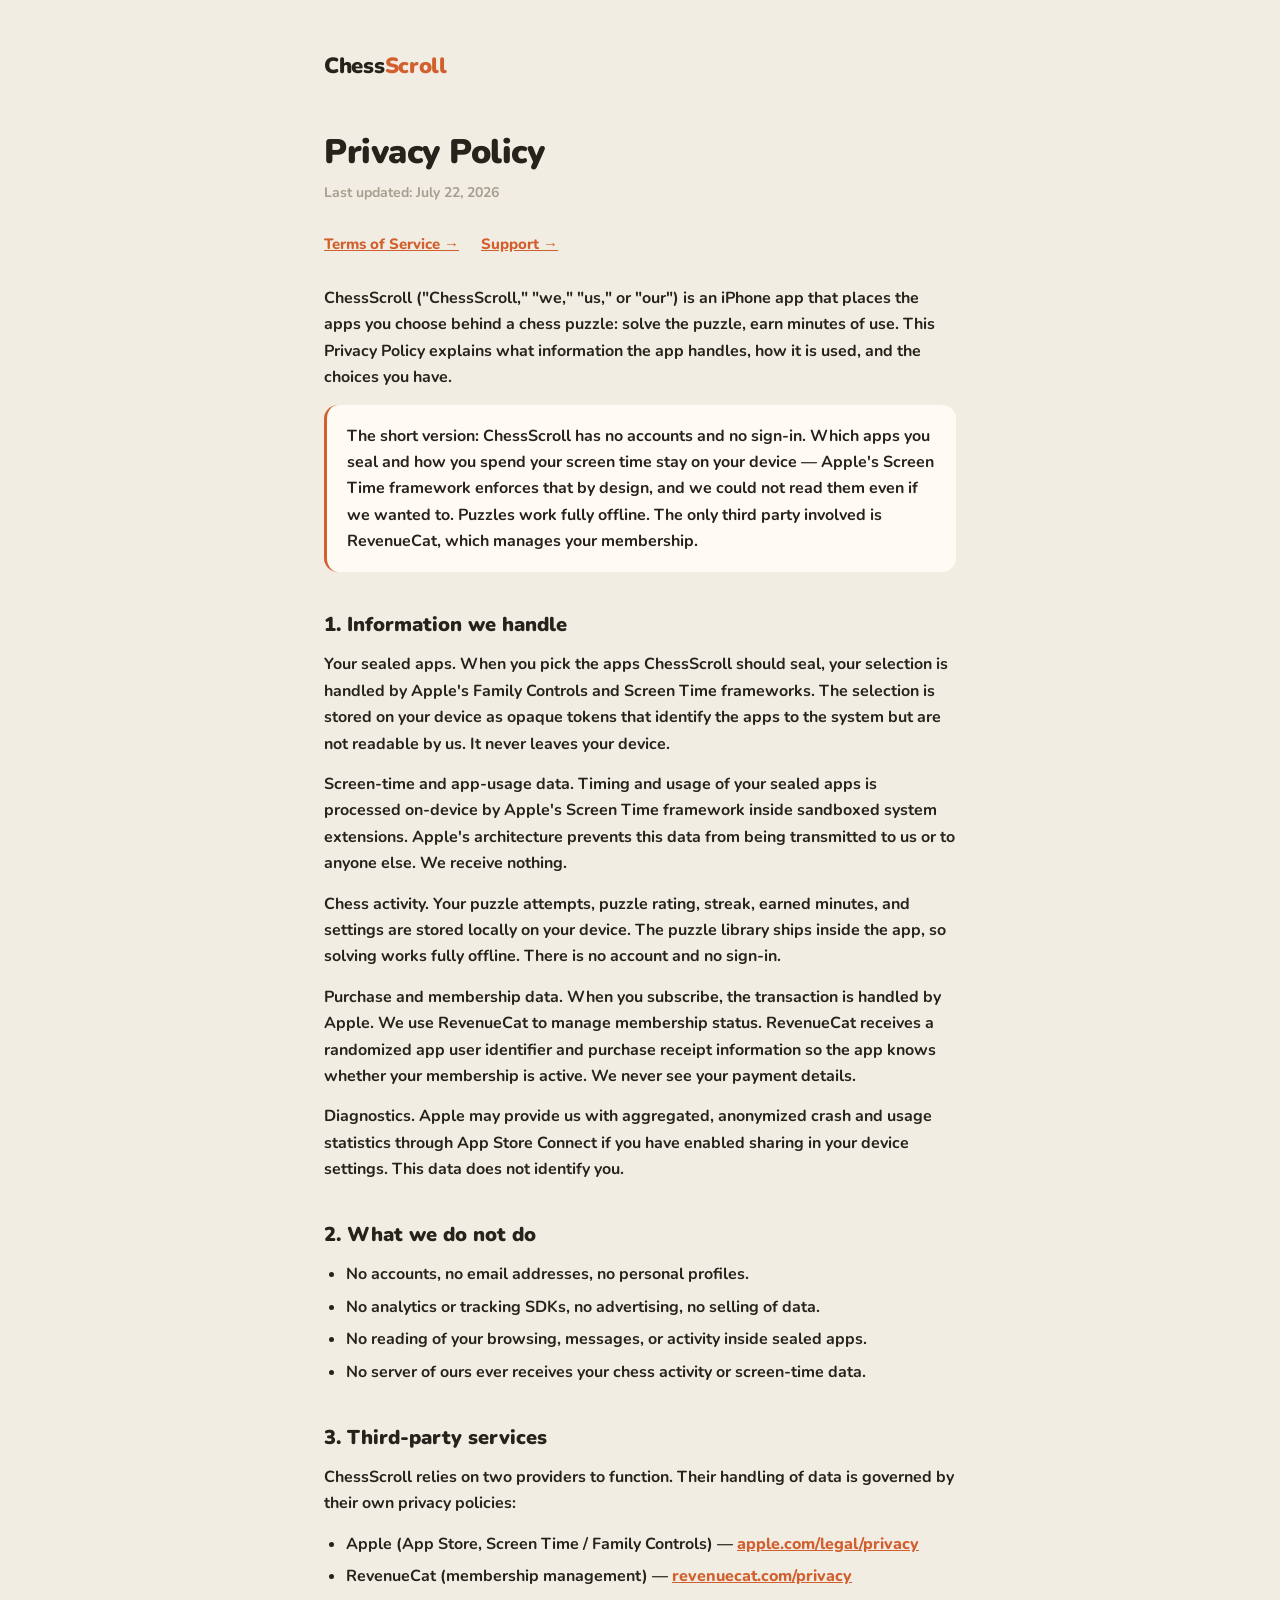
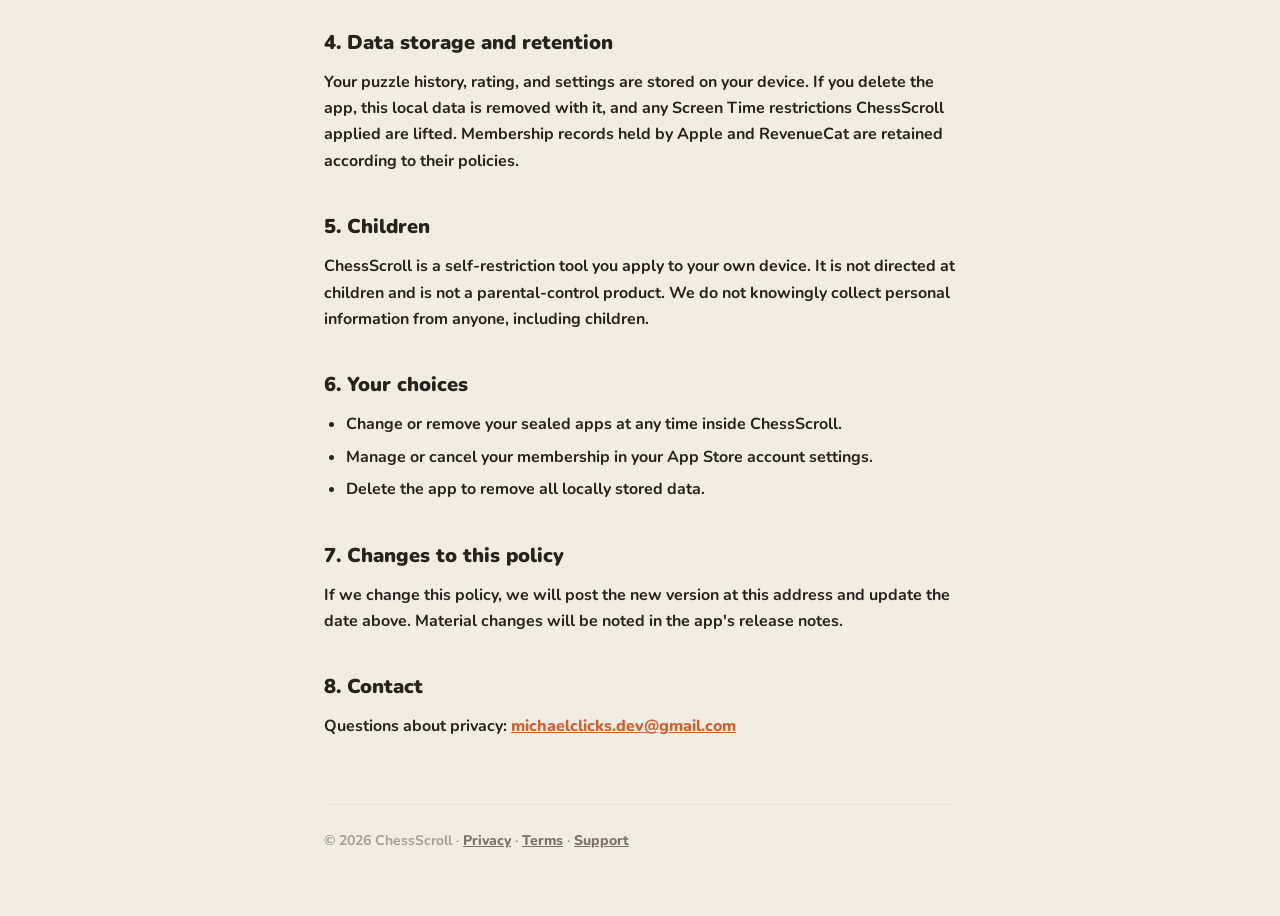
==== privacy.html @ 072e95a7 "ChessScroll legal site: landing, privacy, terms, support Co-Authored-By: Claude Fable 5 <noreply@ant" ====
<!DOCTYPE html>
<html lang="en">
<head>
  <meta charset="utf-8">
  <meta name="viewport" content="width=device-width, initial-scale=1">
  <title>ChessScroll — Privacy Policy</title>
  <link rel="preconnect" href="https://fonts.googleapis.com">
  <link rel="preconnect" href="https://fonts.gstatic.com" crossorigin>
  <link href="https://fonts.googleapis.com/css2?family=Nunito:wght@700;800;900&display=swap" rel="stylesheet">
  <link rel="stylesheet" href="style.css">
</head>
<body>
  <div class="wrap">
    <header class="site">
      <a href="/"><span class="wordmark"><span class="chess">Chess</span><span class="scroll">Scroll</span></span></a>
    </header>

    <h1>Privacy Policy</h1>
    <p class="updated">Last updated: July 22, 2026</p>

    <nav class="toc">
      <a href="terms.html">Terms of Service →</a>
      <a href="support.html">Support →</a>
    </nav>

    <p>ChessScroll ("ChessScroll," "we," "us," or "our") is an iPhone app that places the apps
      you choose behind a chess puzzle: solve the puzzle, earn minutes of use. This Privacy
      Policy explains what information the app handles, how it is used, and the choices you
      have.</p>

    <div class="card note">
      <strong>The short version:</strong> ChessScroll has no accounts and no sign-in. Which
      apps you seal and how you spend your screen time stay on your device — Apple's Screen
      Time framework enforces that by design, and we could not read them even if we wanted to.
      Puzzles work fully offline. The only third party involved is RevenueCat, which manages
      your membership.
    </div>

    <h2>1. Information we handle</h2>
    <p><strong>Your sealed apps.</strong> When you pick the apps ChessScroll should seal, your
      selection is handled by Apple's Family Controls and Screen Time frameworks. The selection
      is stored on your device as opaque tokens that identify the apps to the system but are
      not readable by us. It never leaves your device.</p>
    <p><strong>Screen-time and app-usage data.</strong> Timing and usage of your sealed apps is
      processed on-device by Apple's Screen Time framework inside sandboxed system extensions.
      Apple's architecture prevents this data from being transmitted to us or to anyone else.
      We receive nothing.</p>
    <p><strong>Chess activity.</strong> Your puzzle attempts, puzzle rating, streak, earned
      minutes, and settings are stored locally on your device. The puzzle library ships inside
      the app, so solving works fully offline. There is no account and no sign-in.</p>
    <p><strong>Purchase and membership data.</strong> When you subscribe, the transaction is
      handled by Apple. We use RevenueCat to manage membership status. RevenueCat receives a
      randomized app user identifier and purchase receipt information so the app knows whether
      your membership is active. We never see your payment details.</p>
    <p><strong>Diagnostics.</strong> Apple may provide us with aggregated, anonymized crash and
      usage statistics through App Store Connect if you have enabled sharing in your device
      settings. This data does not identify you.</p>

    <h2>2. What we do not do</h2>
    <ul>
      <li>No accounts, no email addresses, no personal profiles.</li>
      <li>No analytics or tracking SDKs, no advertising, no selling of data.</li>
      <li>No reading of your browsing, messages, or activity inside sealed apps.</li>
      <li>No server of ours ever receives your chess activity or screen-time data.</li>
    </ul>

    <h2>3. Third-party services</h2>
    <p>ChessScroll relies on two providers to function. Their handling of data is governed by
      their own privacy policies:</p>
    <ul>
      <li><strong>Apple (App Store, Screen Time / Family Controls)</strong> —
        <a href="https://www.apple.com/legal/privacy/" target="_blank" rel="noopener">apple.com/legal/privacy</a></li>
      <li><strong>RevenueCat</strong> (membership management) —
        <a href="https://www.revenuecat.com/privacy" target="_blank" rel="noopener">revenuecat.com/privacy</a></li>
    </ul>

    <h2>4. Data storage and retention</h2>
    <p>Your puzzle history, rating, and settings are stored on your device. If you delete the
      app, this local data is removed with it, and any Screen Time restrictions ChessScroll
      applied are lifted. Membership records held by Apple and RevenueCat are retained
      according to their policies.</p>

    <h2>5. Children</h2>
    <p>ChessScroll is a self-restriction tool you apply to your own device. It is not directed
      at children and is not a parental-control product. We do not knowingly collect personal
      information from anyone, including children.</p>

    <h2>6. Your choices</h2>
    <ul>
      <li>Change or remove your sealed apps at any time inside ChessScroll.</li>
      <li>Manage or cancel your membership in your App Store account settings.</li>
      <li>Delete the app to remove all locally stored data.</li>
    </ul>

    <h2>7. Changes to this policy</h2>
    <p>If we change this policy, we will post the new version at this address and update the
      date above. Material changes will be noted in the app's release notes.</p>

    <h2>8. Contact</h2>
    <p>Questions about privacy: <a href="mailto:michaelclicks.dev@gmail.com">michaelclicks.dev@gmail.com</a></p>

    <footer>
      © 2026 ChessScroll ·
      <a href="privacy.html">Privacy</a> ·
      <a href="terms.html">Terms</a> ·
      <a href="support.html">Support</a>
    </footer>
  </div>
</body>
</html>
---- style.css ----
:root {
  --bg: #211E1A;
  --card: #2C2822;
  --chip: #38332B;
  --ink: #F2EDE3;
  --ink-muted: #A69E8E;
  --ink-faint: #6E675C;
  --accent: #E8734A;
}

@media (prefers-color-scheme: light) {
  :root {
    --bg: #F2EDE3;
    --card: #FDFBF4;
    --chip: #E9E2D3;
    --ink: #26221C;
    --ink-muted: #7B7364;
    --ink-faint: #A69E8E;
    --accent: #D2602F;
  }
}

* { margin: 0; padding: 0; box-sizing: border-box; }

body {
  background: var(--bg);
  color: var(--ink);
  font-family: "Nunito", -apple-system, "Segoe UI", sans-serif;
  font-weight: 700;
  line-height: 1.65;
  -webkit-font-smoothing: antialiased;
}

.wrap {
  max-width: 680px;
  margin: 0 auto;
  padding: 48px 24px 64px;
}

header.site {
  display: flex;
  align-items: baseline;
  gap: 2px;
  margin-bottom: 48px;
}
header.site a { text-decoration: none; }
.wordmark {
  font-size: 22px;
  font-weight: 900;
  letter-spacing: -0.3px;
}
.wordmark .chess { color: var(--ink); }
.wordmark .scroll { color: var(--accent); }

h1 {
  font-size: 34px;
  font-weight: 900;
  letter-spacing: -0.5px;
  line-height: 1.2;
  margin-bottom: 8px;
}

h2 {
  font-size: 20px;
  font-weight: 900;
  margin: 36px 0 10px;
}

p { margin-bottom: 14px; color: var(--ink); }
p.updated {
  color: var(--ink-faint);
  font-size: 14px;
  margin-bottom: 28px;
}

ul { margin: 0 0 14px 22px; }
li { margin-bottom: 6px; }

a { color: var(--accent); font-weight: 800; }
a:hover { opacity: 0.85; }

nav.toc {
  margin-bottom: 28px;
  font-size: 15px;
}
nav.toc a { margin-right: 18px; }

.card {
  background: var(--card);
  border-radius: 14px;
  padding: 18px 20px;
  margin-bottom: 24px;
}
.card.note { border-left: 3px solid var(--accent); }

.tagline {
  font-size: 40px;
  font-weight: 900;
  letter-spacing: -0.8px;
  line-height: 1.15;
  margin: 0 0 18px;
}
.tagline .earn { color: var(--accent); }

.sub {
  color: var(--ink-muted);
  font-size: 18px;
  margin-bottom: 32px;
}

.deal {
  display: inline-block;
  background: var(--chip);
  border-radius: 10px;
  padding: 10px 16px;
  font-weight: 800;
  font-size: 16px;
  margin-bottom: 40px;
}
.deal .n { color: var(--accent); }

footer {
  margin-top: 64px;
  padding-top: 24px;
  border-top: 1px solid var(--chip);
  color: var(--ink-faint);
  font-size: 14px;
}
footer a { color: var(--ink-muted); }
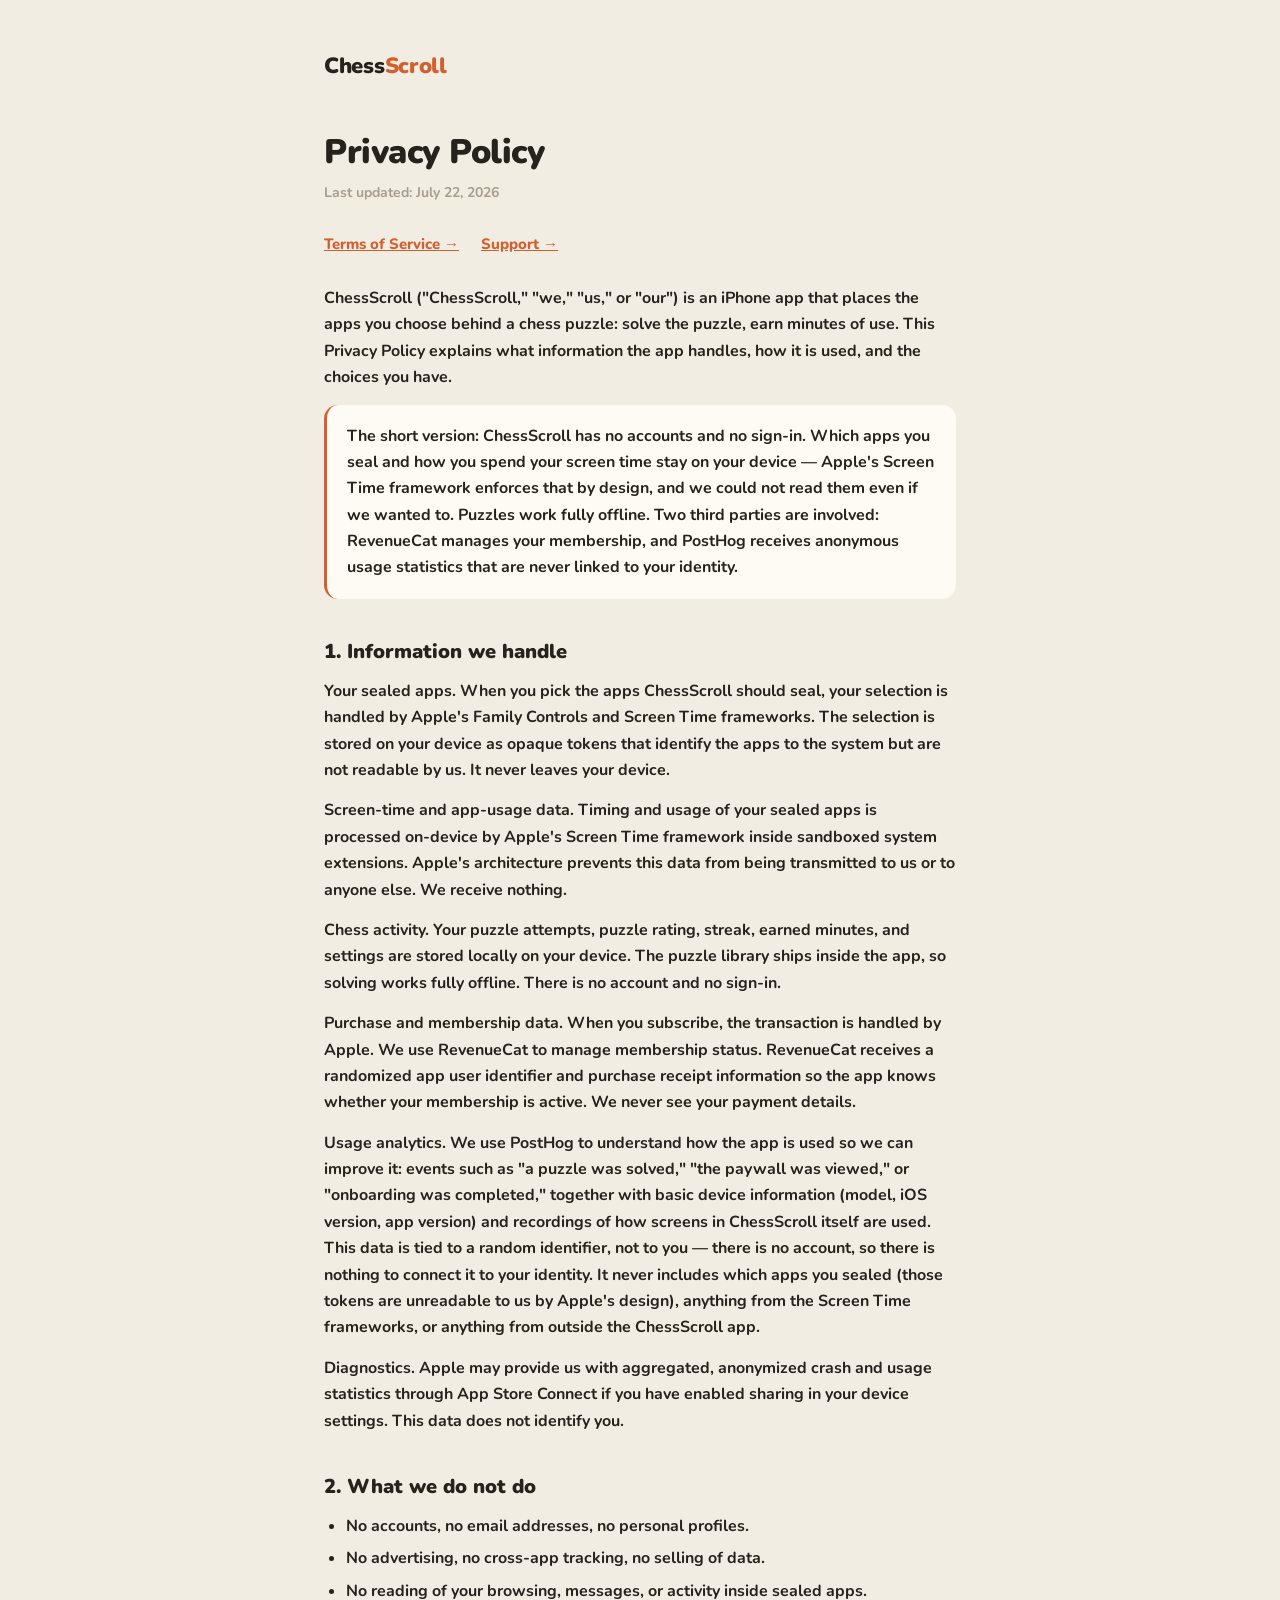
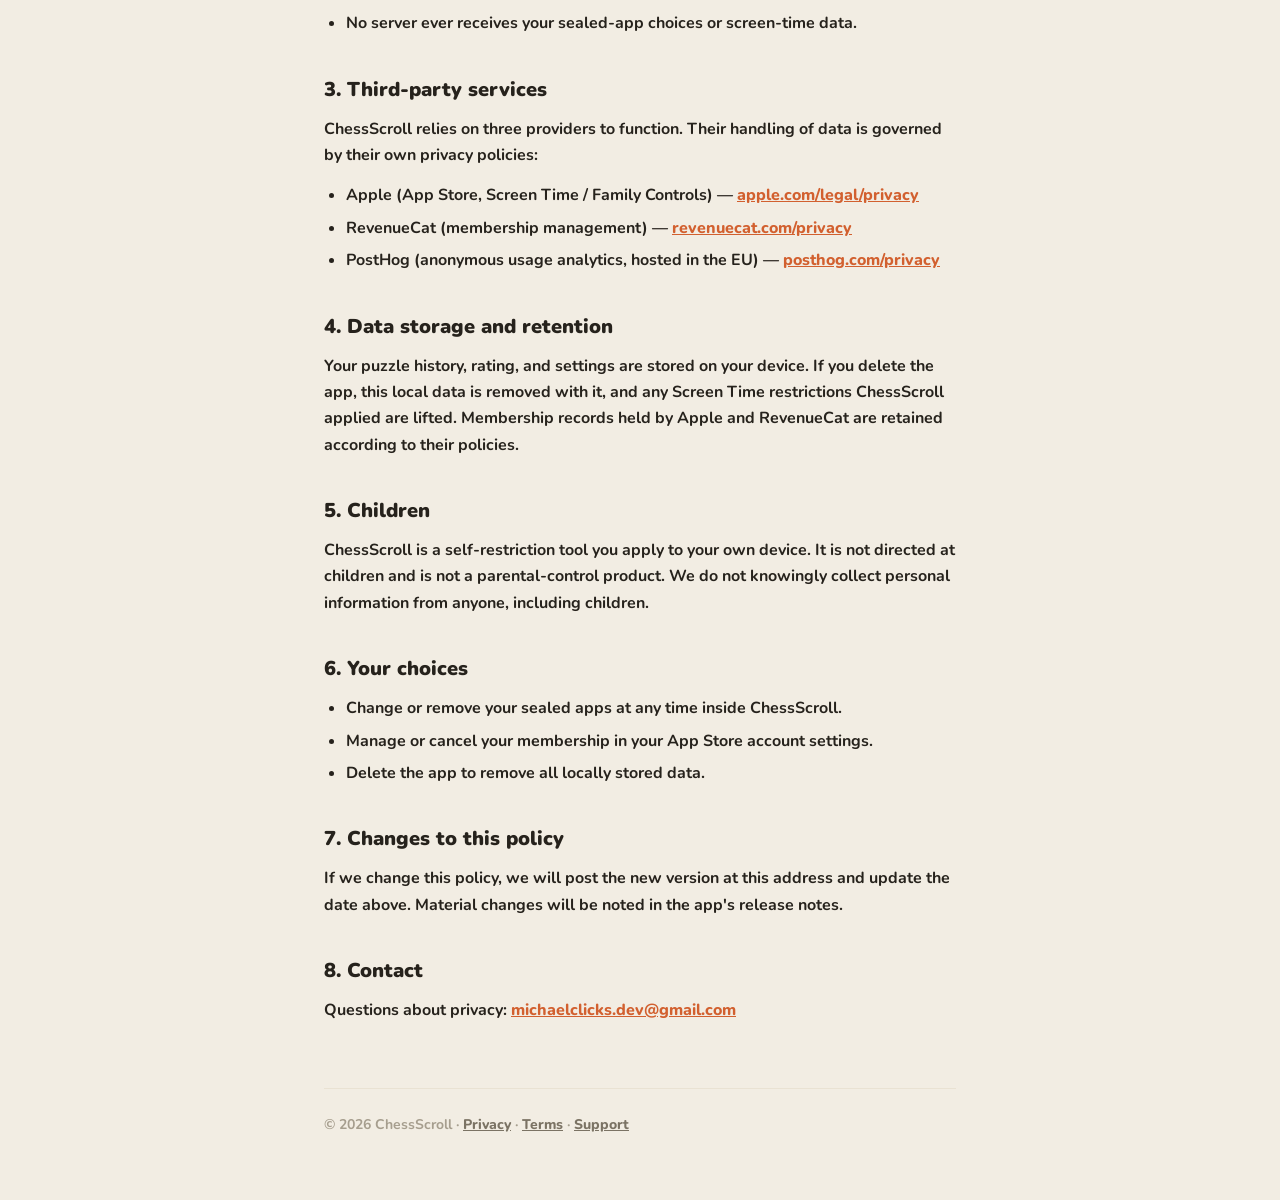
==== commit 2b25082a: "The privacy policy admits its third guest: PostHog, anonymous, EU-hosted Co-Authored-By: Claude Fabl" ====
--- a/privacy.html
+++ b/privacy.html
@@ -32,8 +32,9 @@
       <strong>The short version:</strong> ChessScroll has no accounts and no sign-in. Which
       apps you seal and how you spend your screen time stay on your device — Apple's Screen
       Time framework enforces that by design, and we could not read them even if we wanted to.
-      Puzzles work fully offline. The only third party involved is RevenueCat, which manages
-      your membership.
+      Puzzles work fully offline. Two third parties are involved: RevenueCat manages your
+      membership, and PostHog receives anonymous usage statistics that are never linked to
+      your identity.
     </div>
 
     <h2>1. Information we handle</h2>
@@ -52,6 +53,14 @@
       handled by Apple. We use RevenueCat to manage membership status. RevenueCat receives a
       randomized app user identifier and purchase receipt information so the app knows whether
       your membership is active. We never see your payment details.</p>
+    <p><strong>Usage analytics.</strong> We use PostHog to understand how the app is used so
+      we can improve it: events such as "a puzzle was solved," "the paywall was viewed," or
+      "onboarding was completed," together with basic device information (model, iOS version,
+      app version) and recordings of how screens in ChessScroll itself are used. This data is
+      tied to a random identifier, not to you — there is no account, so there is nothing to
+      connect it to your identity. It never includes which apps you sealed (those tokens are
+      unreadable to us by Apple's design), anything from the Screen Time frameworks, or
+      anything from outside the ChessScroll app.</p>
     <p><strong>Diagnostics.</strong> Apple may provide us with aggregated, anonymized crash and
       usage statistics through App Store Connect if you have enabled sharing in your device
       settings. This data does not identify you.</p>
@@ -59,19 +68,21 @@
     <h2>2. What we do not do</h2>
     <ul>
       <li>No accounts, no email addresses, no personal profiles.</li>
-      <li>No analytics or tracking SDKs, no advertising, no selling of data.</li>
+      <li>No advertising, no cross-app tracking, no selling of data.</li>
       <li>No reading of your browsing, messages, or activity inside sealed apps.</li>
-      <li>No server of ours ever receives your chess activity or screen-time data.</li>
+      <li>No server ever receives your sealed-app choices or screen-time data.</li>
     </ul>
 
     <h2>3. Third-party services</h2>
-    <p>ChessScroll relies on two providers to function. Their handling of data is governed by
-      their own privacy policies:</p>
+    <p>ChessScroll relies on three providers to function. Their handling of data is governed
+      by their own privacy policies:</p>
     <ul>
       <li><strong>Apple (App Store, Screen Time / Family Controls)</strong> —
         <a href="https://www.apple.com/legal/privacy/" target="_blank" rel="noopener">apple.com/legal/privacy</a></li>
       <li><strong>RevenueCat</strong> (membership management) —
         <a href="https://www.revenuecat.com/privacy" target="_blank" rel="noopener">revenuecat.com/privacy</a></li>
+      <li><strong>PostHog</strong> (anonymous usage analytics, hosted in the EU) —
+        <a href="https://posthog.com/privacy" target="_blank" rel="noopener">posthog.com/privacy</a></li>
     </ul>
 
     <h2>4. Data storage and retention</h2>
